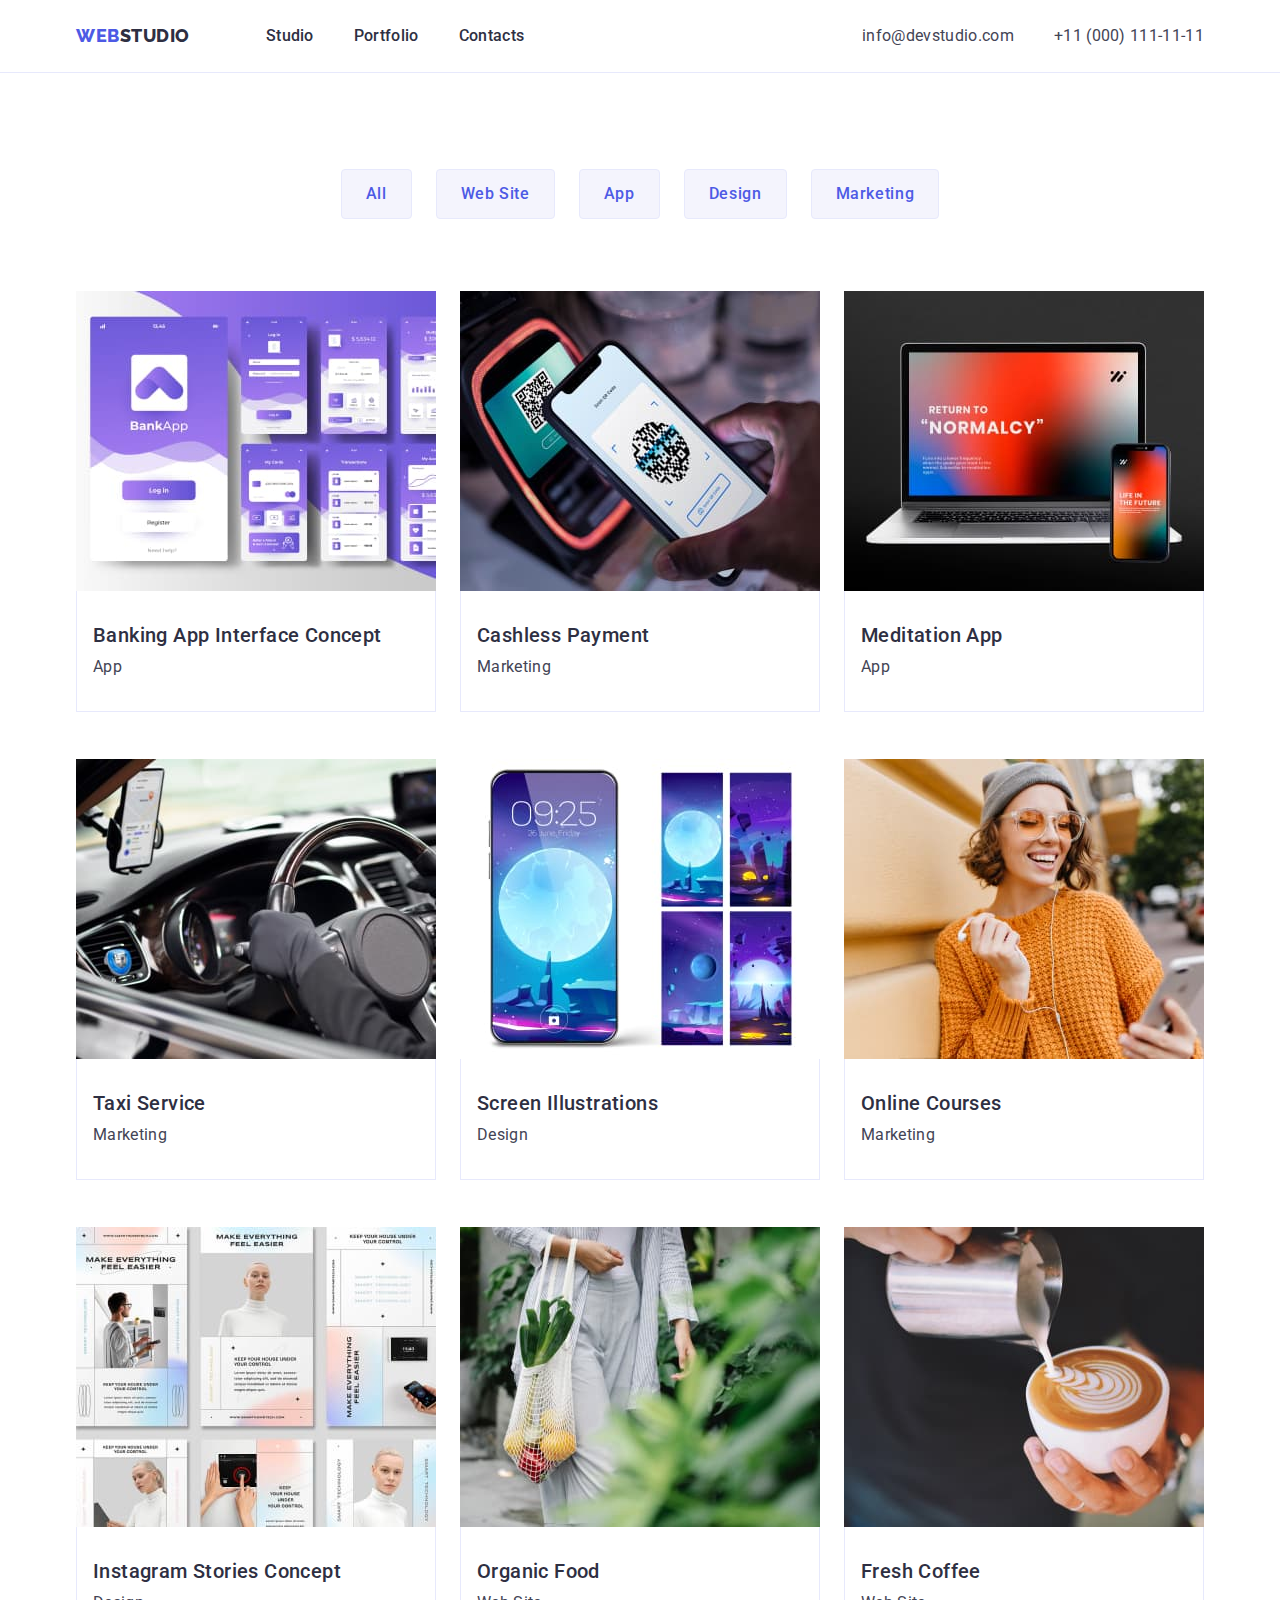
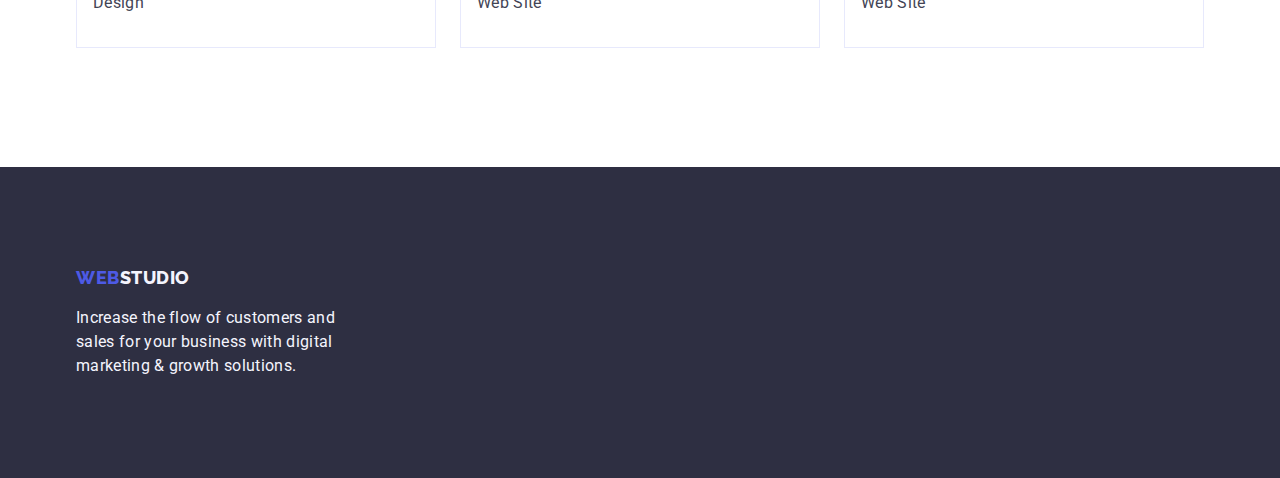
==== portfolio.html @ ccce4cad "Initial commit" ====
<!DOCTYPE html>
<html lang="en">
  <head>
    <meta charset="UTF-8" />
    <meta http-equiv="X-UA-Compatible" content="IE=edge" />
    <meta name="viewport" content="width=device-width, initial-scale=1.0" />
    <link rel="preconnect" href="https://fonts.googleapis.com" />
    <link rel="preconnect" href="https://fonts.gstatic.com" crossorigin />
    <link
      href="https://fonts.googleapis.com/css2?family=Montserrat:wght@400;700&family=Raleway:wght@800&family=Roboto:wght@400;500;700&display=swap"
      rel="stylesheet"
    />
    <link
      rel="stylesheet"
      href="https://cdnjs.cloudflare.com/ajax/libs/modern-normalize/1.1.0/modern-normalize.min.css"
    />
    <link rel="stylesheet" href="./css/styles.css" />
    <title lang="ru">Портфоліо</title>
  </head>
  <body>
    <header class="header">
      <div class="container">
        <nav class="navigation">
          <a class="logo link" href="./index.html"
            >Web<span class="accent">Studio</span></a
          >
          <ul class="site-nav list">
            <li><a href="./index.html" class="link">Studio</a></li>
            <li><a href="./portfolio.html" class="link">Portfolio</a></li>
            <li><a href="" class="link">Contacts</a></li>
          </ul>
        </nav>
        <address class="addres-list link">
          <ul class="list">
            <li>
              <a class="contacts link" href="mailto:info@devstudio.com"
                >info@devstudio.com</a
              >
            </li>
            <li>
              <a class="contacts link" href="tel:+110001111111"
                >+11 (000) 111-11-11</a
              >
            </li>
          </ul>
        </address>
      </div>
    </header>
    <main>
      <section class="section-portfolio">
        <div class="container">
          <h1 class="visually-hidden">List of works</h1>
          <ul class="filters list">
            <li><button class="button" type="button">All</button></li>
            <li><button class="button" type="button">Web Site</button></li>
            <li><button class="button" type="button">App</button></li>
            <li><button class="button" type="button">Design</button></li>
            <li><button class="button" type="button">Marketing</button></li>
          </ul>
        </div>
        <div class="container">
          <ul class="work-examples list">
            <li class="work-items">
              <a class="link" href="">
                <img
                  src="./images/banking-app.jpg"
                  alt="banking applications"
                  width="360"
                  height="300"
                />
                <div class="card-portf-content">
                  <h2 class="title">Banking App Interface Concept</h2>
                  <p class="filter-sections">App</p>
                </div>
              </a>
            </li>
            <li class="work-items">
              <a class="link" href=""
                ><img
                  src="./images/cashless-payment.jpg"
                  alt="payment by phone"
                  width="360"
                  height="300"
                />
                <div class="card-portf-content">
                  <h2 class="title">Cashless Payment</h2>
                  <p class="filter-sections">Marketing</p>
                </div>
              </a>
            </li>
            <li class="work-items">
              <a class="link" href=""
                ><img
                  src="./images/meditation-app.jpg"
                  alt="laptop and smartphone"
                  width="360"
                  height="300"
                />
                <div class="card-portf-content">
                  <h2 class="title">Meditation App</h2>
                  <p class="filter-sections">App</p>
                </div>
              </a>
            </li>
            <li class="work-items">
              <a class="link" href=""
                ><img
                  src="./images/taxi-service.jpg"
                  alt="car interior and smartphone"
                  width="360"
                  height="300"
                />
                <div class="card-portf-content">
                  <h2 class="title">Taxi Service</h2>
                  <p class="filter-sections">Marketing</p>
                </div></a
              >
            </li>
            <li class="work-items">
              <a class="link" href=""
                ><img
                  src="./images/screen-illustrations.jpg"
                  alt="pictures on the smartphone"
                  width="360"
                  height="300"
                />
                <div class="card-portf-content">
                  <h2 class="title">Screen Illustrations</h2>
                  <p class="filter-sections">Design</p>
                </div></a
              >
            </li>
            <li class="work-items">
              <a class="link" href=""
                ><img
                  src="./images/online-courses.jpg"
                  alt="girl with headphones and smartphone"
                  width="360"
                  height="300"
                />
                <div class="card-portf-content">
                  <h2 class="title">Online Courses</h2>
                  <p class="filter-sections">Marketing</p>
                </div></a
              >
            </li>
            <li class="work-items">
              <a class="link" href=""
                ><img
                  src="./images/instagram-stories.jpg"
                  alt="post examples"
                  width="360"
                  height="300"
                />
                <div class="card-portf-content">
                  <h2 class="title">Instagram Stories Concept</h2>
                  <p class="filter-sections">Design</p>
                </div></a
              >
            </li>
            <li class="work-items">
              <a class="link" href=""
                ><img
                  src="./images/organic-food.jpg"
                  alt="girl with a bag of groceries"
                  width="360"
                  height="300"
                />
                <div class="card-portf-content">
                  <h2 class="title">Organic Food</h2>
                  <p class="filter-sections">Web Site</p>
                </div></a
              >
            </li>
            <li class="work-items">
              <a class="link" href="">
                <img
                  src="./images/fresh-coffee.jpg"
                  alt="adding milk to coffee"
                  width="360"
                  height="300"
                />
                <div class="card-portf-content">
                  <h2 class="title">Fresh Coffee</h2>
                  <p class="filter-sections">Web Site</p>
                </div></a
              >
            </li>
          </ul>
        </div>
      </section>
    </main>
    <footer class="section-footer">
      <div class="container">
        <a class="logo link" href="./index.html"
          >Web<span class="accent">Studio</span></a
        >
        <p class="text-footer">
          Increase the flow of customers and sales for your business with
          digital marketing &#38; growth solutions.
        </p>
      </div>
    </footer>
  </body>
</html>
---- css/styles.css ----
/* основний колір тексту (маленький) #434455; */
/* другий колір тексту (заголовки)  #2E2F42;*/
/* білий колір #FFFFFF;*/
/* акцент #4D5AE5;*/
/* другий колір фону #F4F4FD */
/* колір фону футера #2E2F42 */
/* Основний шрифт Roboto Medium */

:root {
  --accent-color: #4d5ae5;
  --main-color-text: #434455;
  --second-color-text: #2e2f42;
  --main-bg-color: #ffffff;
  --second-bg-color: #f4f4fd;
  --hover-focus-color: #404bbf;
}

p,
h1,
h2,
h3,
h4,
h5,
h6 {
  margin: 0;
}

ul {
  margin: 0;
  padding-left: 0;
}

img {
  display: block;
  max-width: 100%;
}

body {
  background-color: var(--main-bg-color);
  color: var(--main-color-text);
  font-family: Roboto, sans-serif;
  font-weight: 400;
  letter-spacing: 0.02em;
}
.list {
  list-style: none;
}

.container {
  width: 1158px;
  padding-left: 15px;
  padding-right: 15px;
  margin: 0 auto;
  /* outline: 2px solid tomato; */
}

.visually-hidden {
  position: absolute;
  width: 1px;
  height: 1px;
  margin: -1px;
  border: 0;
  padding: 0;
  white-space: nowrap;
  clip-path: inset(100%);
  clip: rect(0 0 0 0);
  overflow: hidden;
}
/* logo */

.link,
.logo {
  text-decoration: none;
  font-style: normal;
}
.logo .accent {
  color: var(--second-color-text);
}
.logo.link {
  font-family: Raleway, sans-serif;
  color: var(--accent-color);
  font-weight: 800;
  font-size: 18px;
  line-height: 1.17;
  letter-spacing: 0.03em;
  text-transform: uppercase;
}

/*!----------------------------ХЕДЕР-------------------------------*/

.header {
  padding-top: 24px;
  padding-bottom: 24px;
  border-bottom: 1px solid #e7e9fc;
}

.header > .container {
  display: flex;
  align-items: center;
}

/*?----------------------навігація сайту---------------------- */

.site-nav .link {
  color: var(--second-color-text);
  font-weight: 500;
  font-size: 16px;
  line-height: 1.5;
}

.navigation {
  display: flex;
  align-items: center;
}
.site-nav {
  margin-left: 76px;
  display: flex;
  gap: 40px;
}

.site-nav .link:hover,
.site-nav .link:focus {
  color: var(--hover-focus-color);
}

/*?---------------------------адресса------------------------------ */

.addres-list .contacts {
  font-style: normal;
  font-size: 16px;
  line-height: 1.5;
  color: var(--main-color-text);
}
.addres-list .contacts {
  font-style: normal;
  font-size: 16px;
  line-height: 1.5;
  color: var(--main-color-text);
}

.addres-list {
  display: flex;
  margin-left: auto;
}
.addres-list .contacts:hover,
.addres-list .contacts:focus {
  color: var(--hover-focus-color);
}

.addres-list > .list {
  display: flex;
  gap: 40px;
}

/*!-------------------------------------МАЙН--------------------------------*/

/*?------------------------- Герой------------------------------ */
.hero {
  background-color: var(--second-color-text);
  padding-top: 188px;
  padding-bottom: 188px;
}

.hero-title {
  color: var(--main-bg-color);
  background-color: var(--second-color-text);
  font-size: 56px;
  line-height: 1.07;
  text-align: center;
  letter-spacing: 0.02em;
  margin: 0 auto;
  width: 496px;
}

.hero .button {
  font-family: inherit;
  font-weight: 500;
  font-family: "Roboto", sans-serif;
  font-style: normal;
  font-size: 16px;
  line-height: 1.5;
  display: block;
  margin: 0 auto;
  letter-spacing: 0.04em;
  cursor: pointer;
  background-color: var(--accent-color);
  color: var(--main-bg-color);
  padding: 16px 32px;
  box-shadow: 0px 4px 4px rgba(0, 0, 0, 0.15);
  border-radius: 4px;
  border-color: transparent;
  margin-top: 48px;
}

.hero .button:focus,
.hero .button:hover {
  background-color: var(--hover-focus-color);
}

/*!-------------------------------- Секції------------------------------------ */

.section-title {
  color: var(--second-color-text);
  font-size: 36px;
  line-height: 1.11;
  text-align: center;
  letter-spacing: 0.02em;
  text-transform: capitalize;
}
.feature-list .title {
  letter-spacing: 0.02em;
}
.team-list .title {
  letter-spacing: 0.02em;
}
.section .title {
  letter-spacing: 0.02em;
}

/*?------------------------------------ features------------------------- */

.feature-list .title {
  color: var(--second-color-text);
  font-weight: 500;
  font-size: 20px;
  line-height: 1.2;
}

.feature-list .text {
  font-size: 16px;
  line-height: 1.5;
  margin-top: 8px;
}

.section-features {
  padding-top: 120px;
  padding-bottom: 120px;
}

.feature-list {
  display: flex;
  gap: 24px;
}
.feature-list li {
  width: 264px;
}

/*?----------------------------- What are we doing----------------------------- */
.section-work {
  padding-bottom: 120px;
}

.section-work .section-title {
  margin-bottom: 72px;
}
.work.list {
  display: flex;
  gap: 24px;
}

/*?-------------------------------------- Our Team ------------------------------*/
.team-list .title {
  color: var(--second-color-text);
  font-weight: 500;
  font-size: 20px;
  line-height: 1.2;
  text-align: center;
}
.section.section-team {
  background-color: var(--second-bg-color);
  padding-top: 120px;
  padding-bottom: 120px;
}
.team-list > .cards {
  background-color: var(--main-bg-color);
  box-shadow: 0px 1px 6px rgba(46, 47, 66, 0.08),
    0px 1px 1px rgba(46, 47, 66, 0.16), 0px 2px 1px rgba(46, 47, 66, 0.08);
  border-radius: 0px 0px 4px 4px;
  height: 380px;
}

.job-title {
  font-size: 16px;
  line-height: 1.5;
  text-align: center;
}

.team-list {
  display: flex;
  justify-content: center;
  gap: 24px;
}
.section-team .section-title {
  margin-bottom: 72px;
}

.card-content {
  display: flex;
  flex-direction: column;
  justify-content: center;
  align-items: center;
  padding: 0px;
  gap: 8px;
  margin-top: 32px;
}
/*!-------------------------------- ПОРТФОЛІО----------------------------- */

/*?------------------------------- work examples-------------------------------- */
.work-examples .title {
  color: var(--second-color-text);
}
.filters .button {
  color: var(--accent-color);
  background-color: #e7e9fc;
}

.filters .button:hover,
.filters .button:focus {
  color: var(--main-bg-color) ff;
  background-color: var(--hover-focus-color);
}

/*!------------------------------------ ФУТЕР--------------------------------- */

.text-footer {
  font-size: 16px;
  line-height: 1.5;
}
.section-footer .logo {
  color: var(--accent-color);
}
.section-footer .accent {
  color: var(--second-bg-color);
}

.text-footer {
  font-size: 16px;
  line-height: 24px;
  color: #f4f4fd;
  background-color: var(--second-color-text);
  width: 264px;
  margin-top: 18px;
}
.section-footer {
  background-color: var(--second-color-text);
  padding-bottom: 100px;
  padding-top: 100px;
}

/*?------------------------------ section-portfolio---------------------- */
.section-portfolio {
  padding-top: 96px;
  padding-bottom: 120px;
}

.filters .button {
  font-family: "Roboto", sans-serif;
  font-weight: 500;
  font-size: 16px;
  line-height: 1.5;
  letter-spacing: 0.04em;
  color: var(--accent-color);
  background-color: var(--second-bg-color);
  cursor: pointer;
  padding: 12px 24px;
  border: 1px solid #e7e9fc;
  border-radius: 4px;
}
.filters {
  margin-bottom: 72px;
  display: flex;
  gap: 24px;
  justify-content: center;
}

.filters .button:hover,
.filters .button:focus {
  color: var(--main-bg-color);
  background-color: var(--hover-focus-color);
}

.work-examples .title {
  font-weight: 500;
  font-size: 20px;
  line-height: 1.2;
  letter-spacing: 0.02em;
  color: var(--second-color-text);

  margin-bottom: 8px;
}

.link .filter-sections {
  font-size: 16px;
  line-height: 1.5;
  letter-spacing: 0.02em;
  color: var(--main-color-text);
  margin-top: 8px;
}

.work-examples {
  display: flex;
  flex-wrap: wrap;
  flex-basis: calc(100% / 3 - 24px);
  margin-left: -24px;
}

.work-items {
  margin-left: 24px;
  margin-top: 48px;
  max-height: 420px;
}
.card-portf-content {
  padding-left: 16px;
  padding-bottom: 32px;
  padding-top: 32px;
  border-right: 1px solid #e7e9fc;
  border-left: 1px solid #e7e9fc;
  border-bottom: 1px solid #e7e9fc;
}

.work-items:nth-child(-n + 3) {
  margin-top: 0px;
}
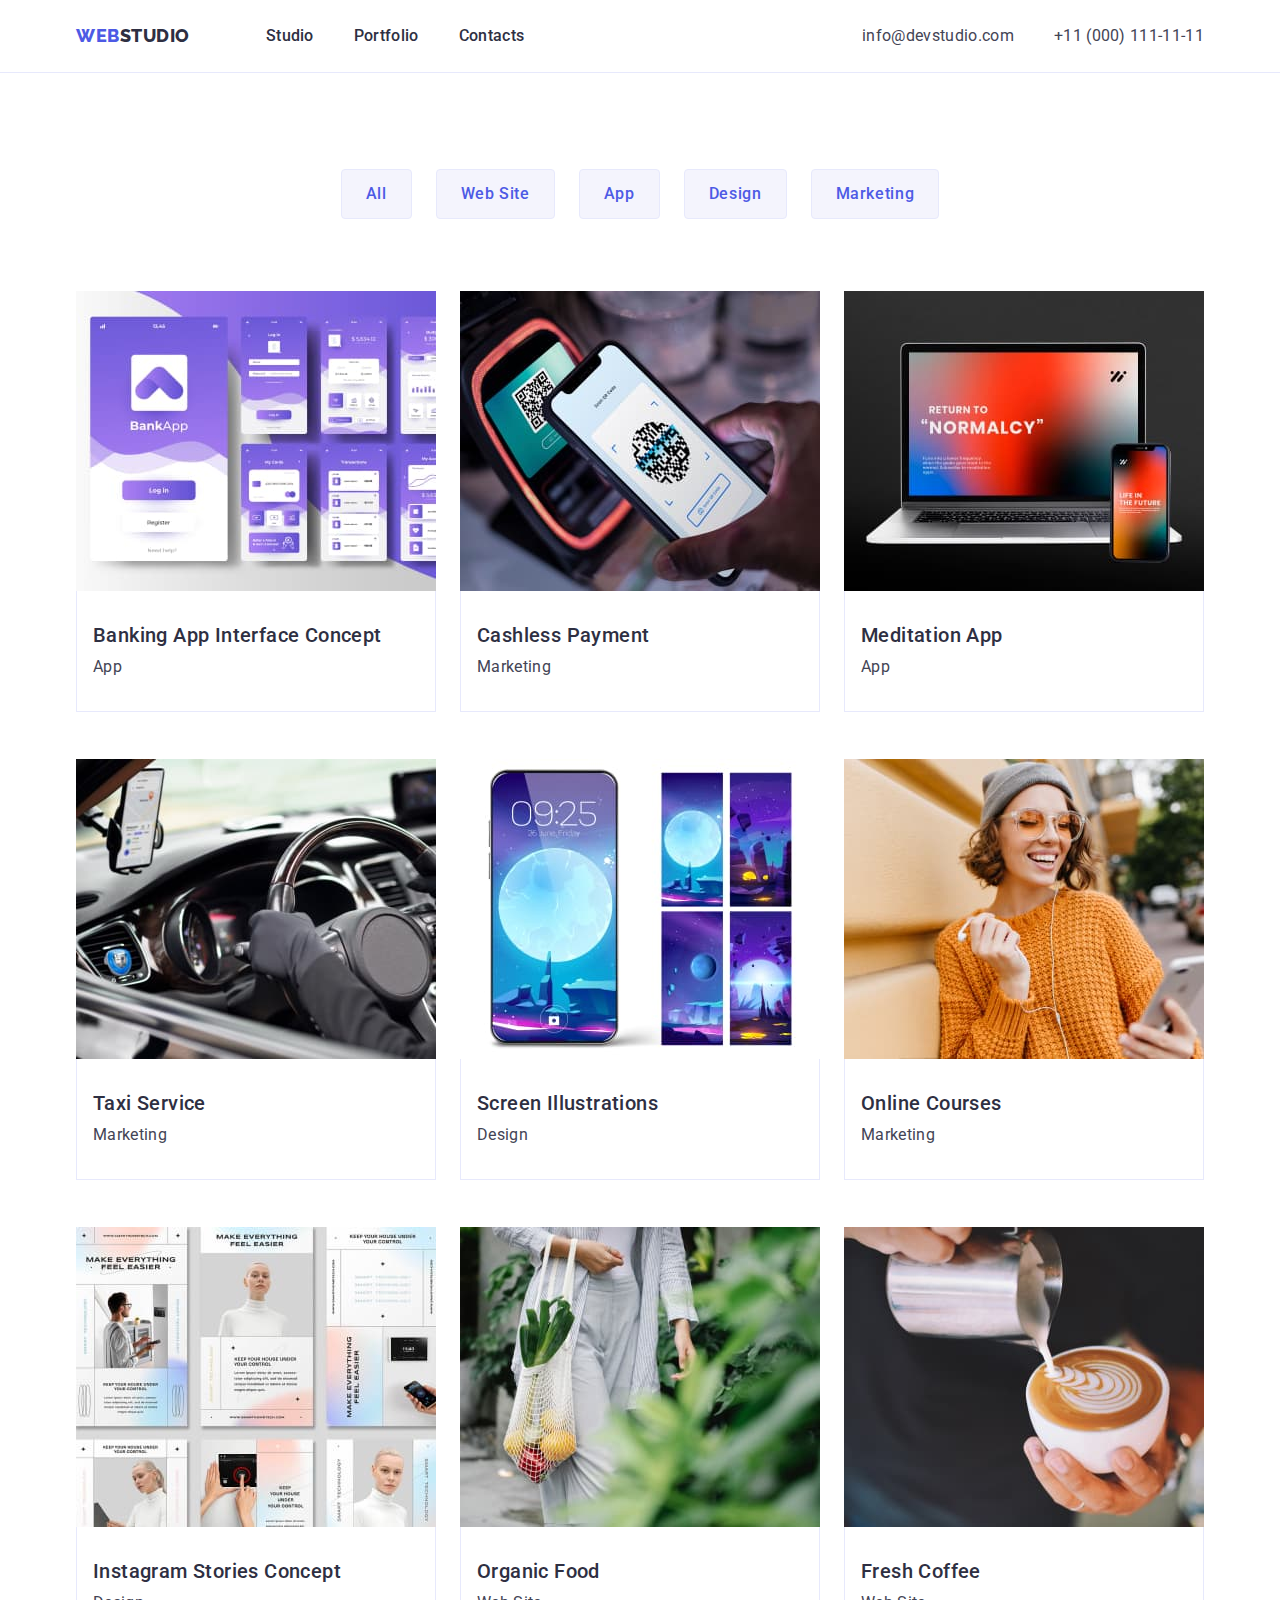
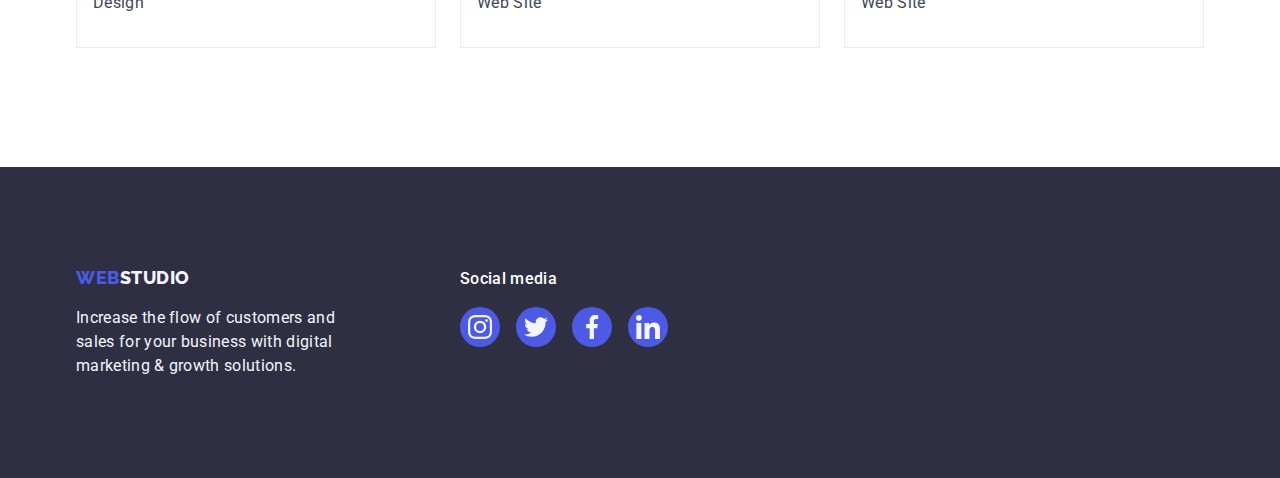
==== commit 39f3c9fb: "Доробив сторінку портфоліо та переробив наслідування коліру  на соц мережах" ====
--- a/portfolio.html
+++ b/portfolio.html
@@ -192,13 +192,50 @@
     </main>
     <footer class="section-footer">
       <div class="container">
-        <a class="logo link" href="./index.html"
-          >Web<span class="accent">Studio</span></a
-        >
-        <p class="text-footer">
-          Increase the flow of customers and sales for your business with
-          digital marketing &#38; growth solutions.
-        </p>
+        <div class="footer-container">
+          <div>
+            <a class="logo link" href="./index.html"
+              >Web<span class="accent">Studio</span></a
+            >
+            <p class="text-footer">
+              Increase the flow of customers and sales for your business with
+              digital marketing &#38; growth solutions.
+            </p>
+          </div>
+          <div class="footer-list">
+            <h3 class="footer-soc-title">Social media</h3>
+            <ul class="footer-soc-list list">
+              <li class="footer-soc-item">
+                <a class="footer-soc-link link" href="">
+                  <svg class="footer-soc-icon" width="24" height="24">
+                    <use href="./images/icons.svg#icon-instagram"></use>
+                  </svg>
+                </a>
+              </li>
+              <li class="fotter-soc-item">
+                <a class="footer-soc-link link" href="">
+                  <svg class="footer-soc-icon" width="24" height="24">
+                    <use href="./images/icons.svg#icon-twitter"></use>
+                  </svg>
+                </a>
+              </li>
+              <li class="footer-soc-item">
+                <a class="footer-soc-link link" href="">
+                  <svg class="footer-soc-icon" width="24" height="24">
+                    <use href="./images/icons.svg#icon-facebook"></use>
+                  </svg>
+                </a>
+              </li>
+              <li class="footer-soc-item">
+                <a class="footer-soc-link link" href="">
+                  <svg class="footer-soc-icon" width="24" height="24">
+                    <use href="./images/icons.svg#icon-linkedin"></use>
+                  </svg>
+                </a>
+              </li>
+            </ul>
+          </div>
+        </div>
       </div>
     </footer>
   </body>
--- a/css/styles.css
+++ b/css/styles.css
@@ -157,13 +157,23 @@
 /*?------------------------- Герой------------------------------ */
 .hero {
   background-color: var(--second-color-text);
+  max-width: 1440px;
+  margin: 0 auto;
   padding-top: 188px;
   padding-bottom: 188px;
+  background-image: linear-gradient(
+      rgba(46, 47, 66, 0.7),
+      rgba(46, 47, 66, 0.7)
+    ),
+    url(../images/people-office.jpg);
+
+  background-repeat: no-repeat;
+  background-position: center;
+  background-size: cover;
 }
 
 .hero-title {
   color: var(--main-bg-color);
-  background-color: var(--second-color-text);
   font-size: 56px;
   line-height: 1.07;
   text-align: center;
@@ -224,6 +234,7 @@
   font-weight: 500;
   font-size: 20px;
   line-height: 1.2;
+  margin-top: 8px;
 }
 
 .feature-list .text {
@@ -244,7 +255,18 @@
 .feature-list li {
   width: 264px;
 }
-
+.features-icon-list {
+  display: flex;
+  justify-content: center;
+  align-items: center;
+  background-color: var(--second-bg-color);
+  width: 264px;
+  height: 112px;
+  border-radius: 4px;
+}
+.features-icon {
+  fill: var(--second-color-text);
+}
 /*?----------------------------- What are we doing----------------------------- */
 .section-work {
   padding-bottom: 120px;
@@ -276,13 +298,14 @@
   box-shadow: 0px 1px 6px rgba(46, 47, 66, 0.08),
     0px 1px 1px rgba(46, 47, 66, 0.16), 0px 2px 1px rgba(46, 47, 66, 0.08);
   border-radius: 0px 0px 4px 4px;
-  height: 380px;
+  height: 428px;
 }
 
 .job-title {
   font-size: 16px;
   line-height: 1.5;
   text-align: center;
+  margin-bottom: 8px;
 }
 
 .team-list {
@@ -303,6 +326,75 @@
   gap: 8px;
   margin-top: 32px;
 }
+
+.team-soc-list {
+  display: flex;
+  justify-content: center;
+  gap: 24px;
+  margin-bottom: 32px;
+}
+
+.team-soc-item {
+  width: 40px;
+  height: 40px;
+}
+.team-soc-link {
+  width: 100%;
+  height: 100%;
+  border-radius: 50%;
+  display: inline-block;
+  background-color: var(--accent-color);
+  display: flex;
+  align-items: center;
+  justify-content: center;
+  color: var(--second-bg-color);
+}
+
+.team-soc-link:hover,
+.team-soc-link:focus {
+  color: var(--second-bg-color);
+  background-color: var(--hover-focus-color);
+}
+.team-soc-icon {
+  fill: currentColor;
+}
+
+/*?-------------------------------------- Customers ------------------------------*/
+.clients-list {
+  display: flex;
+  justify-content: center;
+  align-items: center;
+  margin-top: 72px;
+  gap: 24px;
+}
+
+.clients {
+  padding-top: 120px;
+  padding-bottom: 120px;
+}
+
+.clients-link {
+  width: 100%;
+  height: 100%;
+  display: flex;
+  justify-content: center;
+  align-items: center;
+  border: 1px solid #8e8f99;
+  border-radius: 4px;
+  width: 168px;
+  height: 88px;
+  color: #8e8f99;
+}
+
+.clients-link:hover,
+.clients-link:focus {
+  color: var(--hover-focus-color);
+  border-color: var(--hover-focus-color);
+}
+.clients-icon {
+  fill: currentColor;
+}
+
 /*!-------------------------------- ПОРТФОЛІО----------------------------- */
 
 /*?------------------------------- work examples-------------------------------- */
@@ -312,12 +404,17 @@
 .filters .button {
   color: var(--accent-color);
   background-color: #e7e9fc;
+  border: 1px solid #e7e9fc;
+  border-radius: 4px;
 }
 
 .filters .button:hover,
 .filters .button:focus {
-  color: var(--main-bg-color) ff;
+  color: var(--main-bg-color);
   background-color: var(--hover-focus-color);
+  box-shadow: 0px 3px 1px rgba(0, 0, 0, 0.1), 0px 2px 1px rgba(0, 0, 0, 0.08),
+    0px 2px 2px rgba(0, 0, 0, 0.12);
+  border-color: var(--hover-focus-color);
 }
 
 /*!------------------------------------ ФУТЕР--------------------------------- */
@@ -336,7 +433,7 @@
 .text-footer {
   font-size: 16px;
   line-height: 24px;
-  color: #f4f4fd;
+  color: var(--second-bg-color);
   background-color: var(--second-color-text);
   width: 264px;
   margin-top: 18px;
@@ -346,7 +443,57 @@
   padding-bottom: 100px;
   padding-top: 100px;
 }
-
+.section-footer .footer-soc-title {
+  color: #ffffff;
+  font-weight: 500;
+  font-size: 16px;
+  line-height: 1.5;
+  letter-spacing: 0.02em;
+}
+
+.footer-container {
+  display: flex;
+  justify-content: flex-start;
+  align-items: flex-start;
+}
+.footer-soc-link {
+  width: 40px;
+  height: 40px;
+  border-radius: 50%;
+  display: inline-block;
+  background-color: var(--accent-color);
+  display: flex;
+  align-items: center;
+  justify-content: center;
+  color: var(--second-bg-color);
+}
+
+.footer-soc-icon {
+  fill: currentColor;
+}
+
+.footer-soc-link:hover,
+.footer-soc-link:focus {
+  background-color: #31d0aa;
+}
+
+.footer-soc-item {
+  display: flex;
+  align-items: center;
+  justify-content: center;
+}
+.footer-list {
+  display: flex;
+  justify-content: center;
+  flex-direction: column;
+  margin-left: 120px;
+}
+.footer-soc-list {
+  display: flex;
+  justify-content: center;
+  margin-top: 16px;
+  gap: 16px;
+}
 /*?------------------------------ section-portfolio---------------------- */
 .section-portfolio {
   padding-top: 96px;
@@ -413,11 +560,15 @@
   padding-left: 16px;
   padding-bottom: 32px;
   padding-top: 32px;
-  border-right: 1px solid #e7e9fc;
-  border-left: 1px solid #e7e9fc;
-  border-bottom: 1px solid #e7e9fc;
+  border: 1px solid #e7e9fc;
+  border-top: none;
 }
 
 .work-items:nth-child(-n + 3) {
   margin-top: 0px;
 }
+.card-portf-content:hover,
+.card-portf-content:focus {
+  box-shadow: 0px 1px 6px rgba(46, 47, 66, 0.08),
+    0px 1px 1px rgba(46, 47, 66, 0.16), 0px 2px 1px rgba(46, 47, 66, 0.08);
+}
